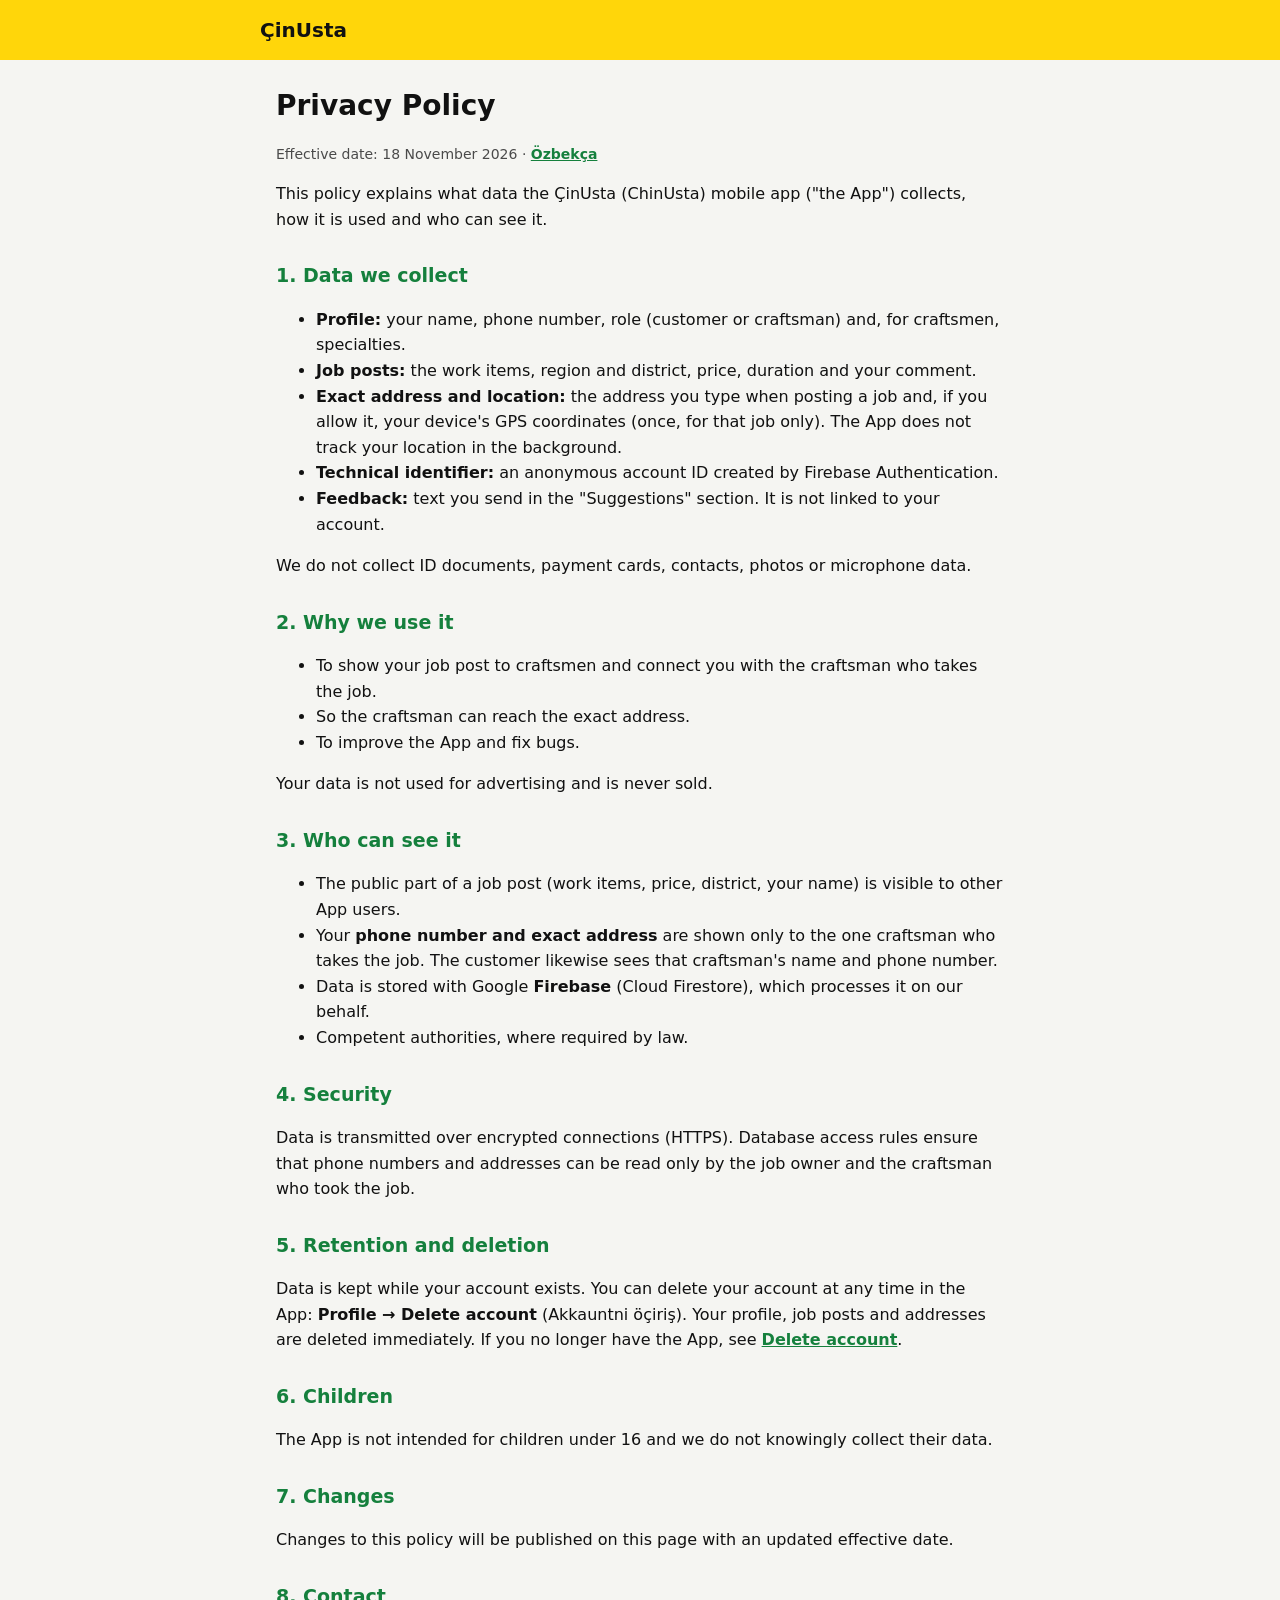
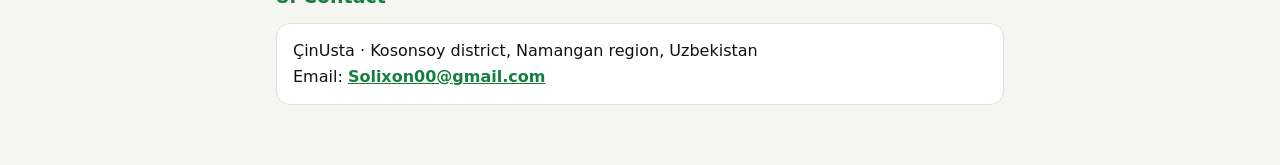
==== privacy.html @ 7d3fef57 "Maxfiylik siyosati va akkauntni öçiriş sahifalari (veb/) Co-Authored-By: Claude Opus 5.5 <noreply@an" ====
<!doctype html>
<html lang="en">
<head>
<meta charset="utf-8">
<meta name="viewport" content="width=device-width, initial-scale=1">
<title>ChinUsta — Privacy Policy</title>
<link rel="stylesheet" href="uslub.css">
</head>
<body>
<header><div class="logo"><a href="index.html" style="color:inherit;text-decoration:none">ÇinUsta</a></div></header>
<main>
<h1>Privacy Policy</h1>
<p class="kichik">Effective date: 18 November 2026 · <a href="maxfiylik.html">Özbekça</a></p>

<p>This policy explains what data the ÇinUsta (ChinUsta) mobile app ("the App") collects, how it is used and who can see it.</p>

<h2>1. Data we collect</h2>
<ul>
  <li><b>Profile:</b> your name, phone number, role (customer or craftsman) and, for craftsmen, specialties.</li>
  <li><b>Job posts:</b> the work items, region and district, price, duration and your comment.</li>
  <li><b>Exact address and location:</b> the address you type when posting a job and, if you allow it, your device's
      GPS coordinates (once, for that job only). The App does not track your location in the background.</li>
  <li><b>Technical identifier:</b> an anonymous account ID created by Firebase Authentication.</li>
  <li><b>Feedback:</b> text you send in the "Suggestions" section. It is not linked to your account.</li>
</ul>
<p>We do not collect ID documents, payment cards, contacts, photos or microphone data.</p>

<h2>2. Why we use it</h2>
<ul>
  <li>To show your job post to craftsmen and connect you with the craftsman who takes the job.</li>
  <li>So the craftsman can reach the exact address.</li>
  <li>To improve the App and fix bugs.</li>
</ul>
<p>Your data is not used for advertising and is never sold.</p>

<h2>3. Who can see it</h2>
<ul>
  <li>The public part of a job post (work items, price, district, your name) is visible to other App users.</li>
  <li>Your <b>phone number and exact address</b> are shown only to the one craftsman who takes the job.
      The customer likewise sees that craftsman's name and phone number.</li>
  <li>Data is stored with Google <b>Firebase</b> (Cloud Firestore), which processes it on our behalf.</li>
  <li>Competent authorities, where required by law.</li>
</ul>

<h2>4. Security</h2>
<p>Data is transmitted over encrypted connections (HTTPS). Database access rules ensure that phone numbers and
addresses can be read only by the job owner and the craftsman who took the job.</p>

<h2>5. Retention and deletion</h2>
<p>Data is kept while your account exists. You can delete your account at any time in the App:
<b>Profile → Delete account</b> (Akkauntni öçiriş). Your profile, job posts and addresses are deleted immediately.
If you no longer have the App, see <a href="delete-account.html">Delete account</a>.</p>

<h2>6. Children</h2>
<p>The App is not intended for children under 16 and we do not knowingly collect their data.</p>

<h2>7. Changes</h2>
<p>Changes to this policy will be published on this page with an updated effective date.</p>

<h2>8. Contact</h2>
<div class="quti">
  ÇinUsta · Kosonsoy district, Namangan region, Uzbekistan<br>
  Email: <a href="mailto:Solixon00@gmail.com">Solixon00@gmail.com</a>
</div>
</main>
</body>
</html>
---- uslub.css ----
:root {
  --yashil: #15803d;
  --sariq: #ffd60a;
  --qora: #111111;
  --fon: #f5f5f2;
  --kulrang: #4a4a4a;
}
* { box-sizing: border-box; }
body {
  margin: 0;
  font-family: system-ui, -apple-system, "Segoe UI", Roboto, sans-serif;
  background: var(--fon);
  color: var(--qora);
  line-height: 1.6;
}
header {
  background: var(--sariq);
  padding: 14px 16px;
}
.logo { font-weight: 800; font-size: 20px; max-width: 760px; margin: 0 auto; }
main { max-width: 760px; margin: 0 auto; padding: 24px 16px 48px; }
h1 { font-size: 28px; margin: 0 0 8px; }
h2 { font-size: 19px; margin: 28px 0 6px; color: var(--yashil); }
a { color: var(--yashil); font-weight: 600; }
.kichik { font-size: 14px; color: var(--kulrang); }
.havolalar { padding-left: 18px; font-size: 18px; }
.quti {
  background: #fff;
  border: 1px solid #e3e1da;
  border-radius: 14px;
  padding: 14px 16px;
  margin: 12px 0;
}
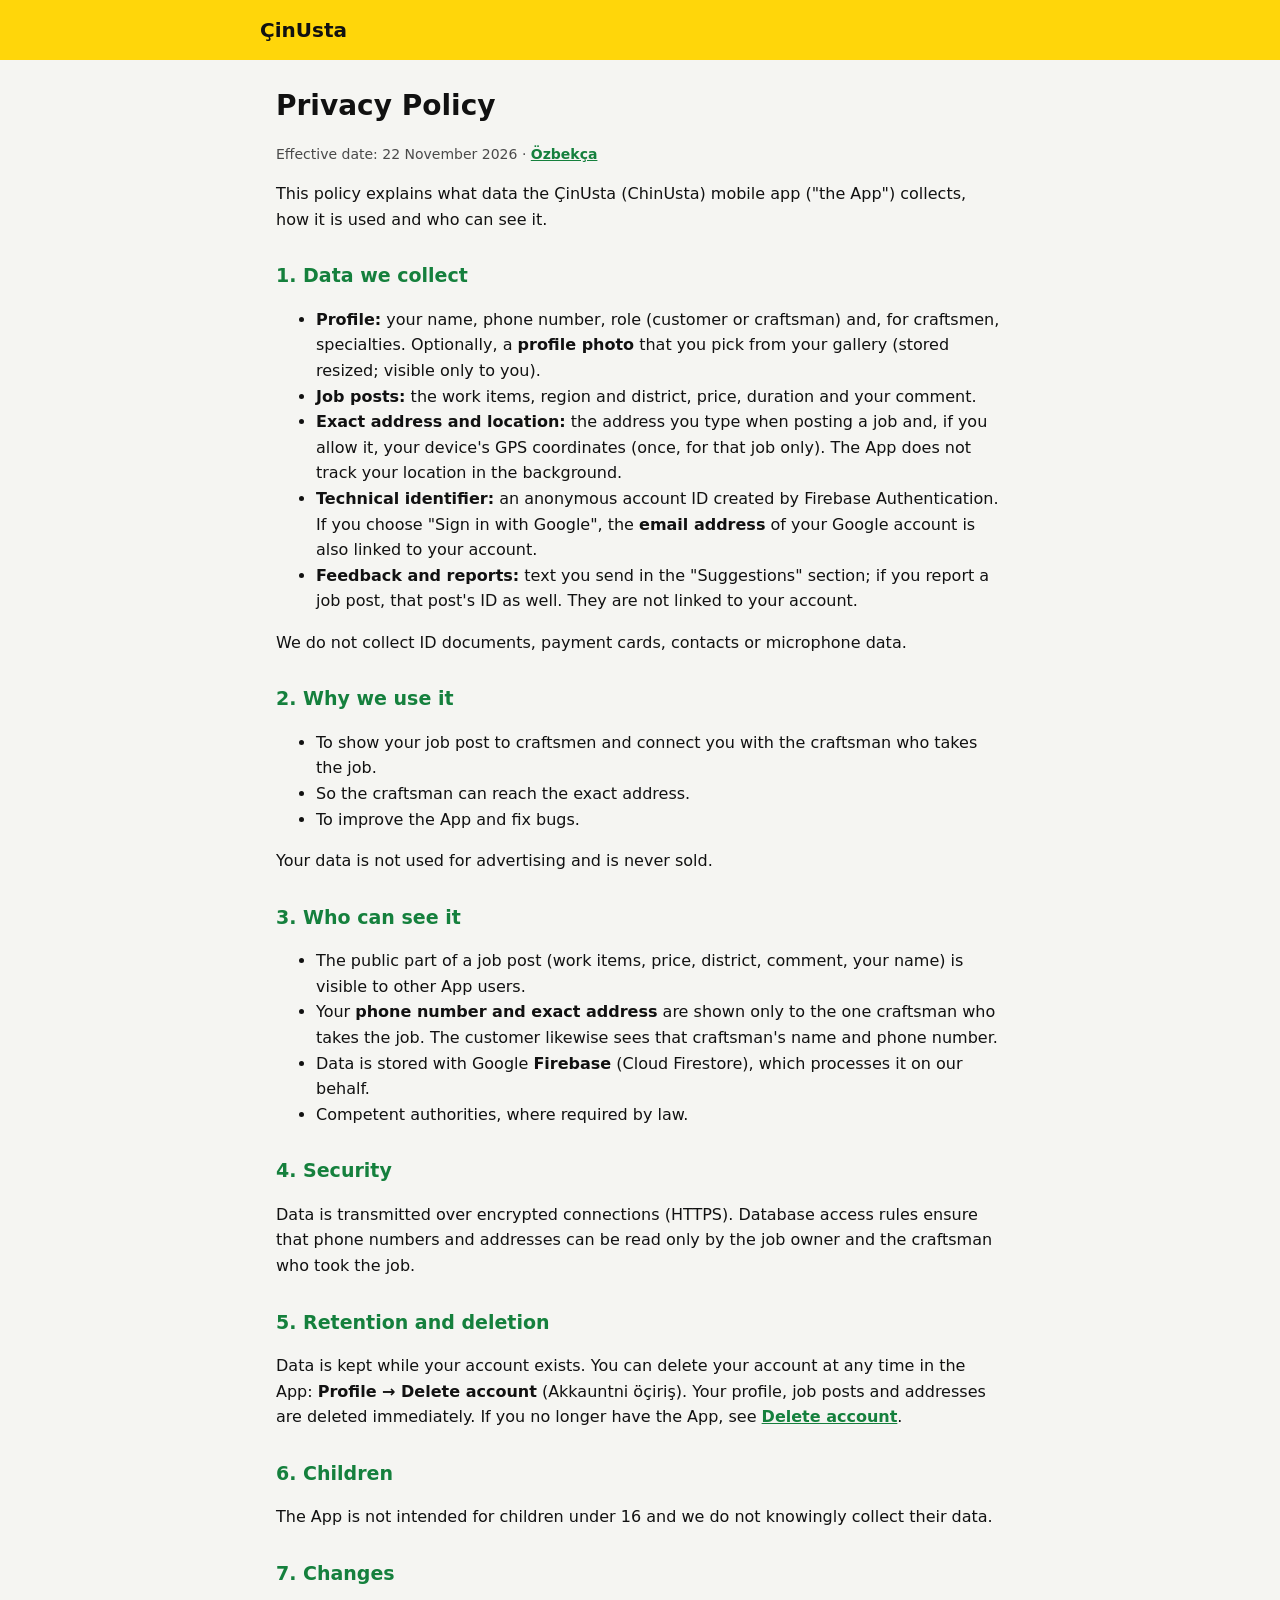
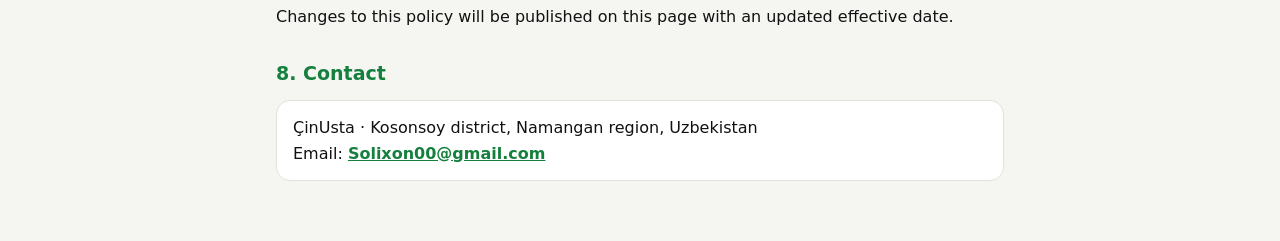
==== commit 1b6a121e: "Play siyosati: e'londan shikoyat tugmasi; maxfiylik siyosati (rasm, Google email) yangilandi Co-Auth" ====
--- a/privacy.html
+++ b/privacy.html
@@ -10,20 +10,23 @@
 <header><div class="logo"><a href="index.html" style="color:inherit;text-decoration:none">ÇinUsta</a></div></header>
 <main>
 <h1>Privacy Policy</h1>
-<p class="kichik">Effective date: 18 November 2026 · <a href="maxfiylik.html">Özbekça</a></p>
+<p class="kichik">Effective date: 22 November 2026 · <a href="maxfiylik.html">Özbekça</a></p>
 
 <p>This policy explains what data the ÇinUsta (ChinUsta) mobile app ("the App") collects, how it is used and who can see it.</p>
 
 <h2>1. Data we collect</h2>
 <ul>
-  <li><b>Profile:</b> your name, phone number, role (customer or craftsman) and, for craftsmen, specialties.</li>
+  <li><b>Profile:</b> your name, phone number, role (customer or craftsman) and, for craftsmen, specialties.
+      Optionally, a <b>profile photo</b> that you pick from your gallery (stored resized; visible only to you).</li>
   <li><b>Job posts:</b> the work items, region and district, price, duration and your comment.</li>
   <li><b>Exact address and location:</b> the address you type when posting a job and, if you allow it, your device's
       GPS coordinates (once, for that job only). The App does not track your location in the background.</li>
-  <li><b>Technical identifier:</b> an anonymous account ID created by Firebase Authentication.</li>
-  <li><b>Feedback:</b> text you send in the "Suggestions" section. It is not linked to your account.</li>
+  <li><b>Technical identifier:</b> an anonymous account ID created by Firebase Authentication. If you choose
+      "Sign in with Google", the <b>email address</b> of your Google account is also linked to your account.</li>
+  <li><b>Feedback and reports:</b> text you send in the "Suggestions" section; if you report a job post, that post's
+      ID as well. They are not linked to your account.</li>
 </ul>
-<p>We do not collect ID documents, payment cards, contacts, photos or microphone data.</p>
+<p>We do not collect ID documents, payment cards, contacts or microphone data.</p>
 
 <h2>2. Why we use it</h2>
 <ul>
@@ -35,7 +38,7 @@
 
 <h2>3. Who can see it</h2>
 <ul>
-  <li>The public part of a job post (work items, price, district, your name) is visible to other App users.</li>
+  <li>The public part of a job post (work items, price, district, comment, your name) is visible to other App users.</li>
   <li>Your <b>phone number and exact address</b> are shown only to the one craftsman who takes the job.
       The customer likewise sees that craftsman's name and phone number.</li>
   <li>Data is stored with Google <b>Firebase</b> (Cloud Firestore), which processes it on our behalf.</li>
